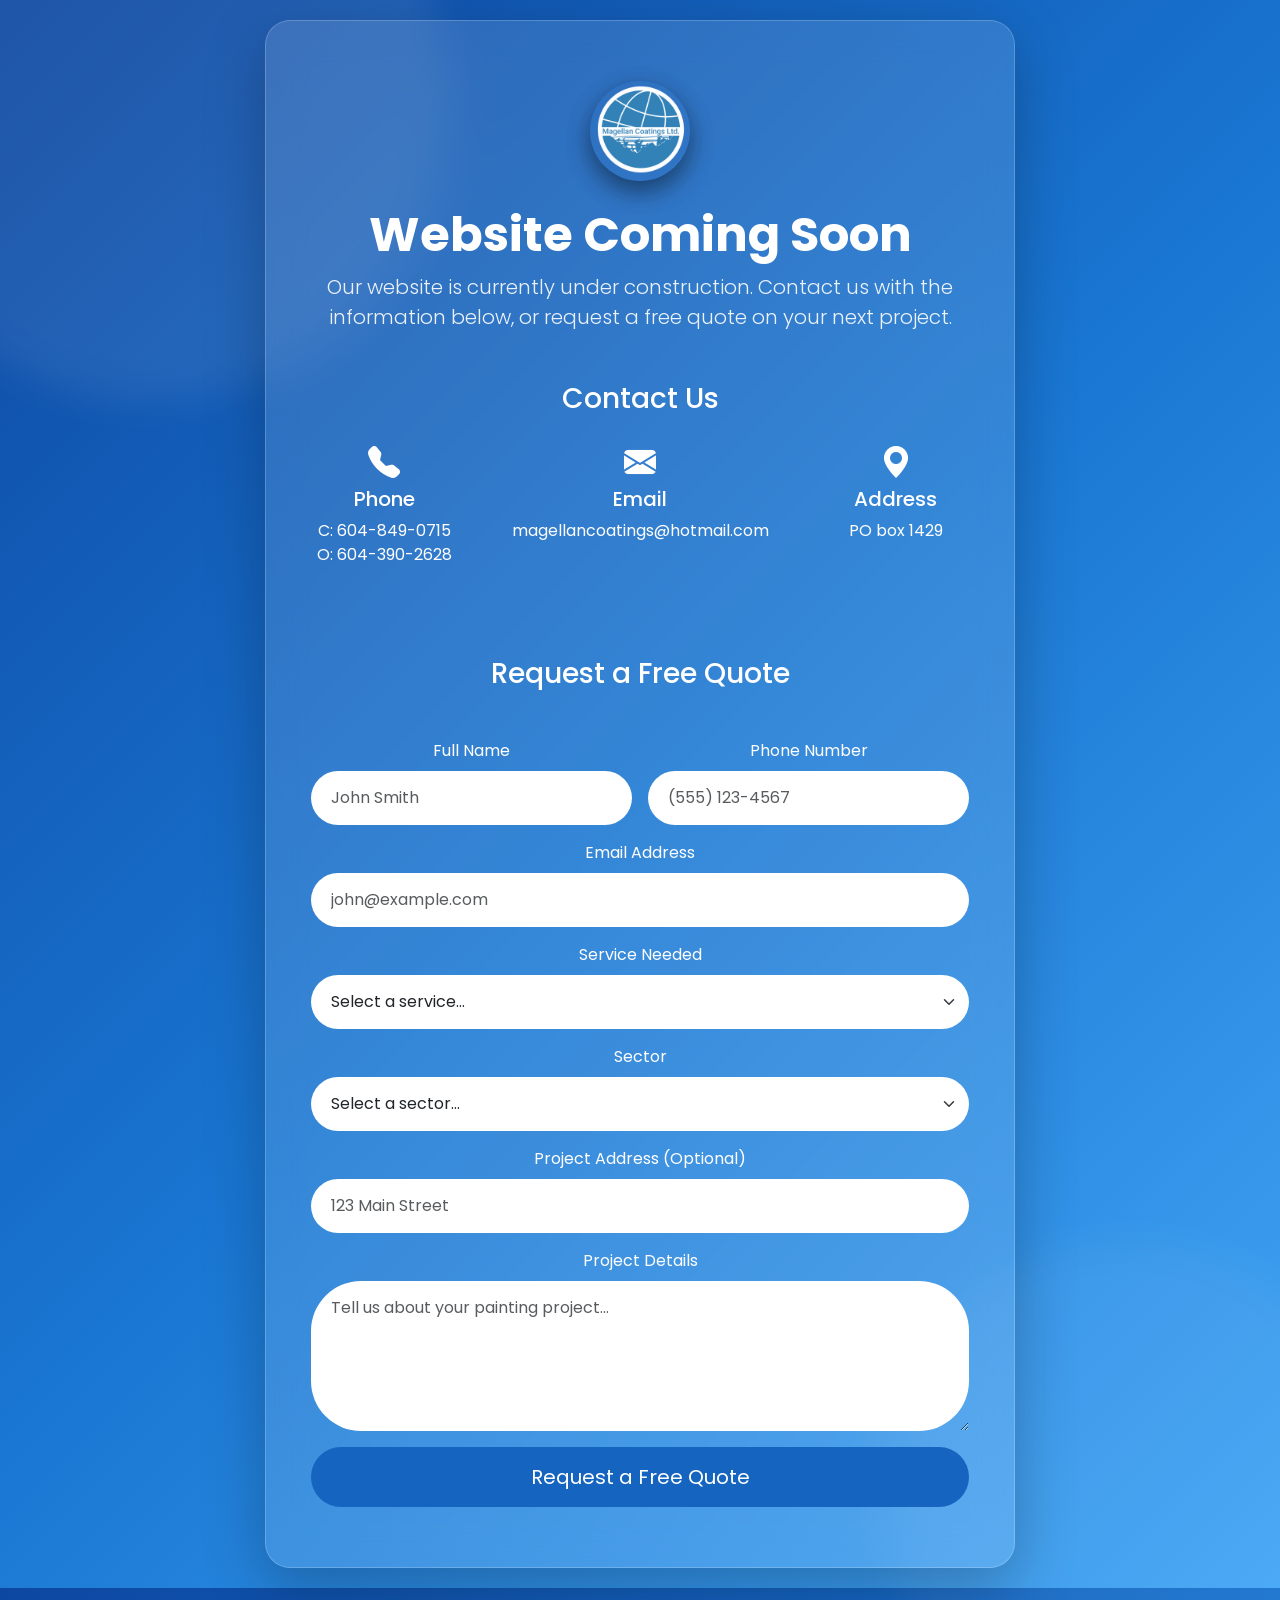
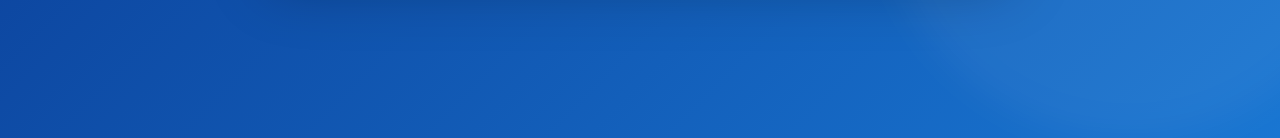
==== comingsoon.html @ 89cb54b8 "styling the pills" ====
<!DOCTYPE html>
<html lang="en">
<head>
    <meta charset="UTF-8">
    <meta name="viewport" content="width=device-width, initial-scale=1.0">
    <title>Coming Soon</title>

    <!-- Bootstrap -->
    <link href="https://cdn.jsdelivr.net/npm/bootstrap@5.3.3/dist/css/bootstrap.min.css" rel="stylesheet">

    <!-- Bootstrap Icons -->
    <link href="https://cdn.jsdelivr.net/npm/bootstrap-icons@1.11.3/font/bootstrap-icons.css" rel="stylesheet">

    <!-- Google Font -->
    <link href="https://fonts.googleapis.com/css2?family=Poppins:wght@300;400;500;600;700&display=swap" rel="stylesheet">

    <!--favicon-->
    <link rel="icon" type="image/x-icon" href="/assets/favico.ico">

    <style>
        html {
            background: linear-gradient(135deg, #0d47a1, #1976d2, #42a5f5);
        }
        body{
            font-family:'Poppins',sans-serif;
            background:transparent;
            display:flex;
            align-items:center;
            justify-content:center;
            color:#fff;
            overflow-x:hidden;
            overflow-y:auto;
            position:relative;
            padding:20px 20px 20px;
        }

        body::before{
            content:'';
            position:absolute;
            width:600px;
            height:600px;
            background:rgba(255,255,255,.08);
            border-radius:50%;
            top:-200px;
            left:-150px;
            filter:blur(20px);
        }

        body::after{
            content:'';
            position:absolute;
            width:500px;
            height:500px;
            background:rgba(255,255,255,.05);
            border-radius:50%;
            bottom:-150px;
            right:-100px;
            filter:blur(20px);
        }

        .coming-card{
            background:rgba(255,255,255,.12);
            backdrop-filter:blur(18px);
            border:1px solid rgba(255,255,255,.2);
            border-radius:25px;
            padding:60px 45px;
            max-width:750px;
            width:100%;
            text-align:center;
            box-shadow:0 20px 60px rgba(0,0,0,.25);
            z-index:5;
        }

        .logo-circle{
            width:100px;
            height:100px;
            margin:auto;
            border-radius:50%;
            display:flex;
            justify-content:center;
            align-items:center;
            margin-bottom:25px;
            box-shadow:0 10px 25px rgba(0,0,0,.25);
        }

        h1{
            font-weight:700;
            font-size:3rem;
        }

        h3{
            margin-top:50px;
        }

        .lead{
            opacity:.9;
            margin-bottom:40px;
        }

        .countdown{
            margin:35px 0;
        }

        .time-box{
            background:rgba(255,255,255,.15);
            border-radius:15px;
            padding:20px 10px;
            margin:10px;
            transition:.3s;
        }

        .time-box:hover{
            transform:translateY(-5px);
            background:rgba(255,255,255,.22);
        }

        .time{
            font-size:2rem;
            font-weight:700;
        }

        .label{
            text-transform:uppercase;
            font-size:.8rem;
            letter-spacing:1px;
            opacity:.8;
        }

        .form-control{
            border-radius:50px;
            border:none;
            padding:15px 20px;
        }

        .btn-primary{
            border-radius:50px;
            padding:15px 30px;
            background:#1565c0;
            border:none;
            transition:.3s;
        }

        .btn-primary:hover{
            background:#0d47a1;
            transform:translateY(-2px);
        }

        .form-control,
        .form-select {
            border-radius: 50px;
            padding: 15px 20px;
            border: none;
        }

        .form-select {
            border-radius: 50px;
            padding: 15px 50px 15px 20px;
        }

        @media(max-width:768px){
            h1{
                font-size:2.2rem;
            }

            .coming-card{
                margin:20px;
                padding:40px 25px;
            }
        }
    </style>
</head>
<body>

<div class="coming-card">

    <div class="logo-circle">
        <img src="assets/img/logos/logo_bordered.png" alt="Magellan Coatings Ltd. logo" class="logo-circle">
    </div>

    <h1>Website Coming Soon</h1>

    <p class="lead">
        Our website is currently under construction.
         Contact us with the information below, or request a free quote on your next project.
    </p>

   <!-- Contact Information -->
<div class="my-5">

    <h3 class="mb-4">Contact Us</h3>

    <div class="row text-center">

        <div class="col-md-3 mb-4">
            <i class="bi bi-telephone-fill fs-2 mb-3"></i>
            <h5>Phone</h5>
            <ul class="list-unstyled">
                <li>C: 604-849-0715</li>
                <li>O: 604-390-2628</li>
            </ul>
        </div>

        <div class="col-md-6 mb-4">
            <i class="bi bi-envelope-fill fs-2 mb-3"></i>
            <h5>Email</h5>
            <p>
                <a href="mailto:magellancoatings@hotmail.com" class="text-white text-decoration-none text-center">
                    magellancoatings@hotmail.com
                </a>
            </p>
        </div>

        <div class="col-md-3 mb-4">
            <i class="bi bi-geo-alt-fill fs-2 mb-3"></i>
            <h5>Address</h5>
            <p>PO box 1429</p>
        </div>

    </div>

    <!-- Quote request form -->
    <h3 class="mb-4">Request a Free Quote</h3>

</div>

    <form action="https://formspree.io/f/mnjeppdp" method="POST" class="row g-3">

    <div class="col-md-6">
        <label class="form-label">Full Name</label>
        <input
            type="text"
            class="form-control"
            name="Name"
            placeholder="John Smith"
            required>
    </div>

    <div class="col-md-6">
        <label class="form-label">Phone Number</label>
        <input
            type="tel"
            class="form-control"
            name="Phone Number"
            placeholder="(555) 123-4567"
            required>
    </div>

    <div class="col-12">
        <label class="form-label">Email Address</label>
        <input
            type="email"
            class="form-control"
            name="Email"
            placeholder="john@example.com"
            required>
    </div>

    <div class="col-12">
        <label class="form-label">Service Needed</label>
        <select class="form-select" name="Service" required>
            <option value="">Select a service...</option>
            <option>Interior and/or Exterior Painting</option>
            <option>Wood Staining</option>
            <option>Floor Epoxy</option>
            <option>Drywall Repair</option>
            <option>Other</option>
        </select>
    </div>

    <div class="col-12">
        <label class="form-label">Sector</label>
        <select class="form-select" name="Sector" required>
            <option value="">Select a sector...</option>
            <option>Residential</option>
            <option>Commercial</option>
            <option>Industrial</option>
        </select>
    </div>

    <div class="col-12">
        <label class="form-label">Project Address (Optional)</label>
        <input
            type="text"
            class="form-control"
            name="Project Address"
            placeholder="123 Main Street">
    </div>

    <div class="col-12">
        <label class="form-label">Project Details</label>
        <textarea
            class="form-control"
            name="Project Details"
            rows="5"
            placeholder="Tell us about your painting project..."
            required></textarea>
    </div>

    <div class="col-12 d-grid">
        <button class="btn btn-primary btn-lg" type="submit">
            Request a Free Quote
        </button>
    </div>

</form>

</body>
</html>
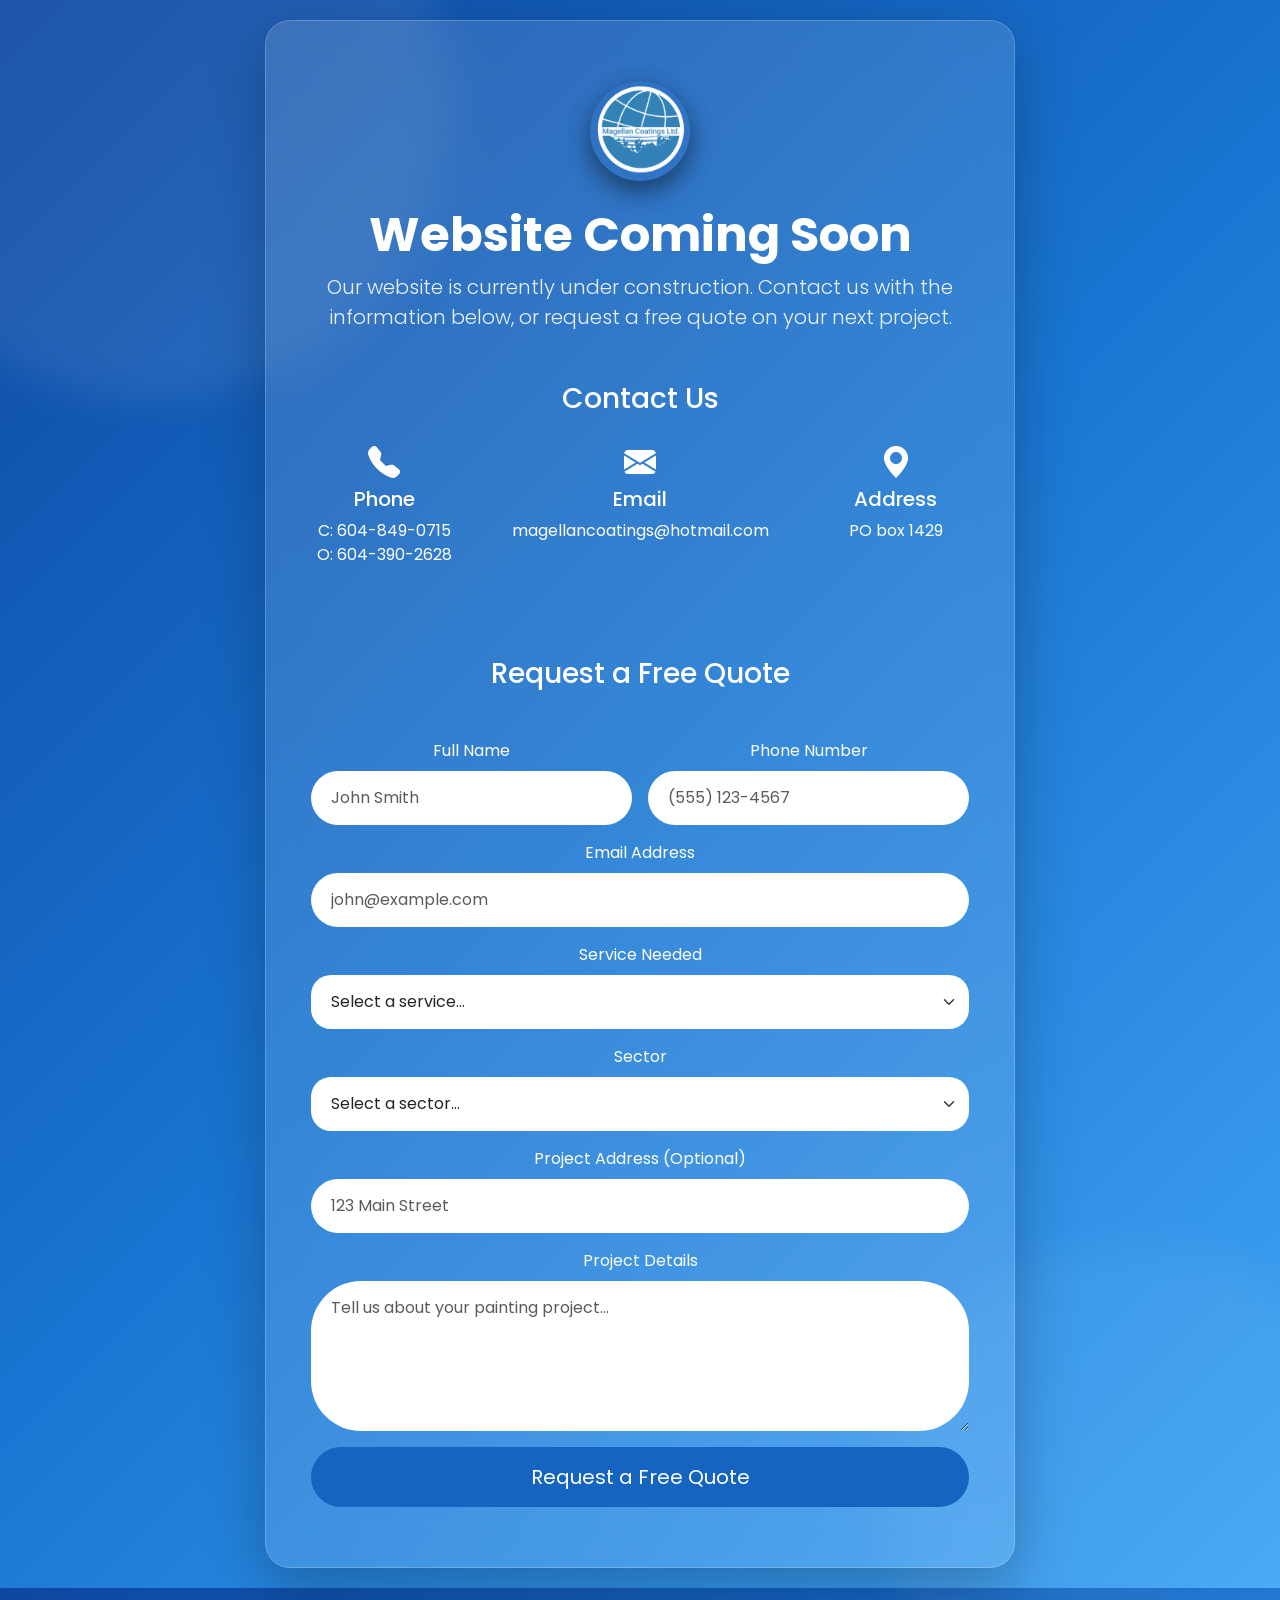
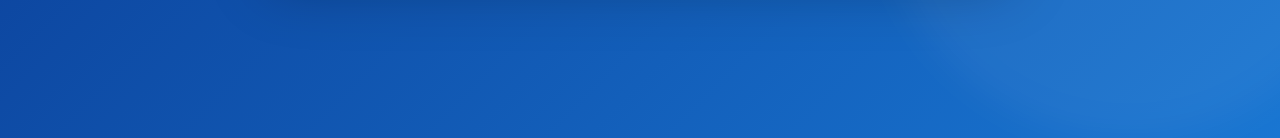
==== commit 3719e2c8: "dd" ====
--- a/comingsoon.html
+++ b/comingsoon.html
@@ -153,8 +153,12 @@
         }
 
         .form-select {
-            border-radius: 50px;
+            border-radius: 20px;
             padding: 15px 50px 15px 20px;
+        }
+
+        #big-guy {
+            border-radius:50px;
         }
 
         @media(max-width:768px){
@@ -290,6 +294,7 @@
         <label class="form-label">Project Details</label>
         <textarea
             class="form-control"
+            id="big-guy"
             name="Project Details"
             rows="5"
             placeholder="Tell us about your painting project..."
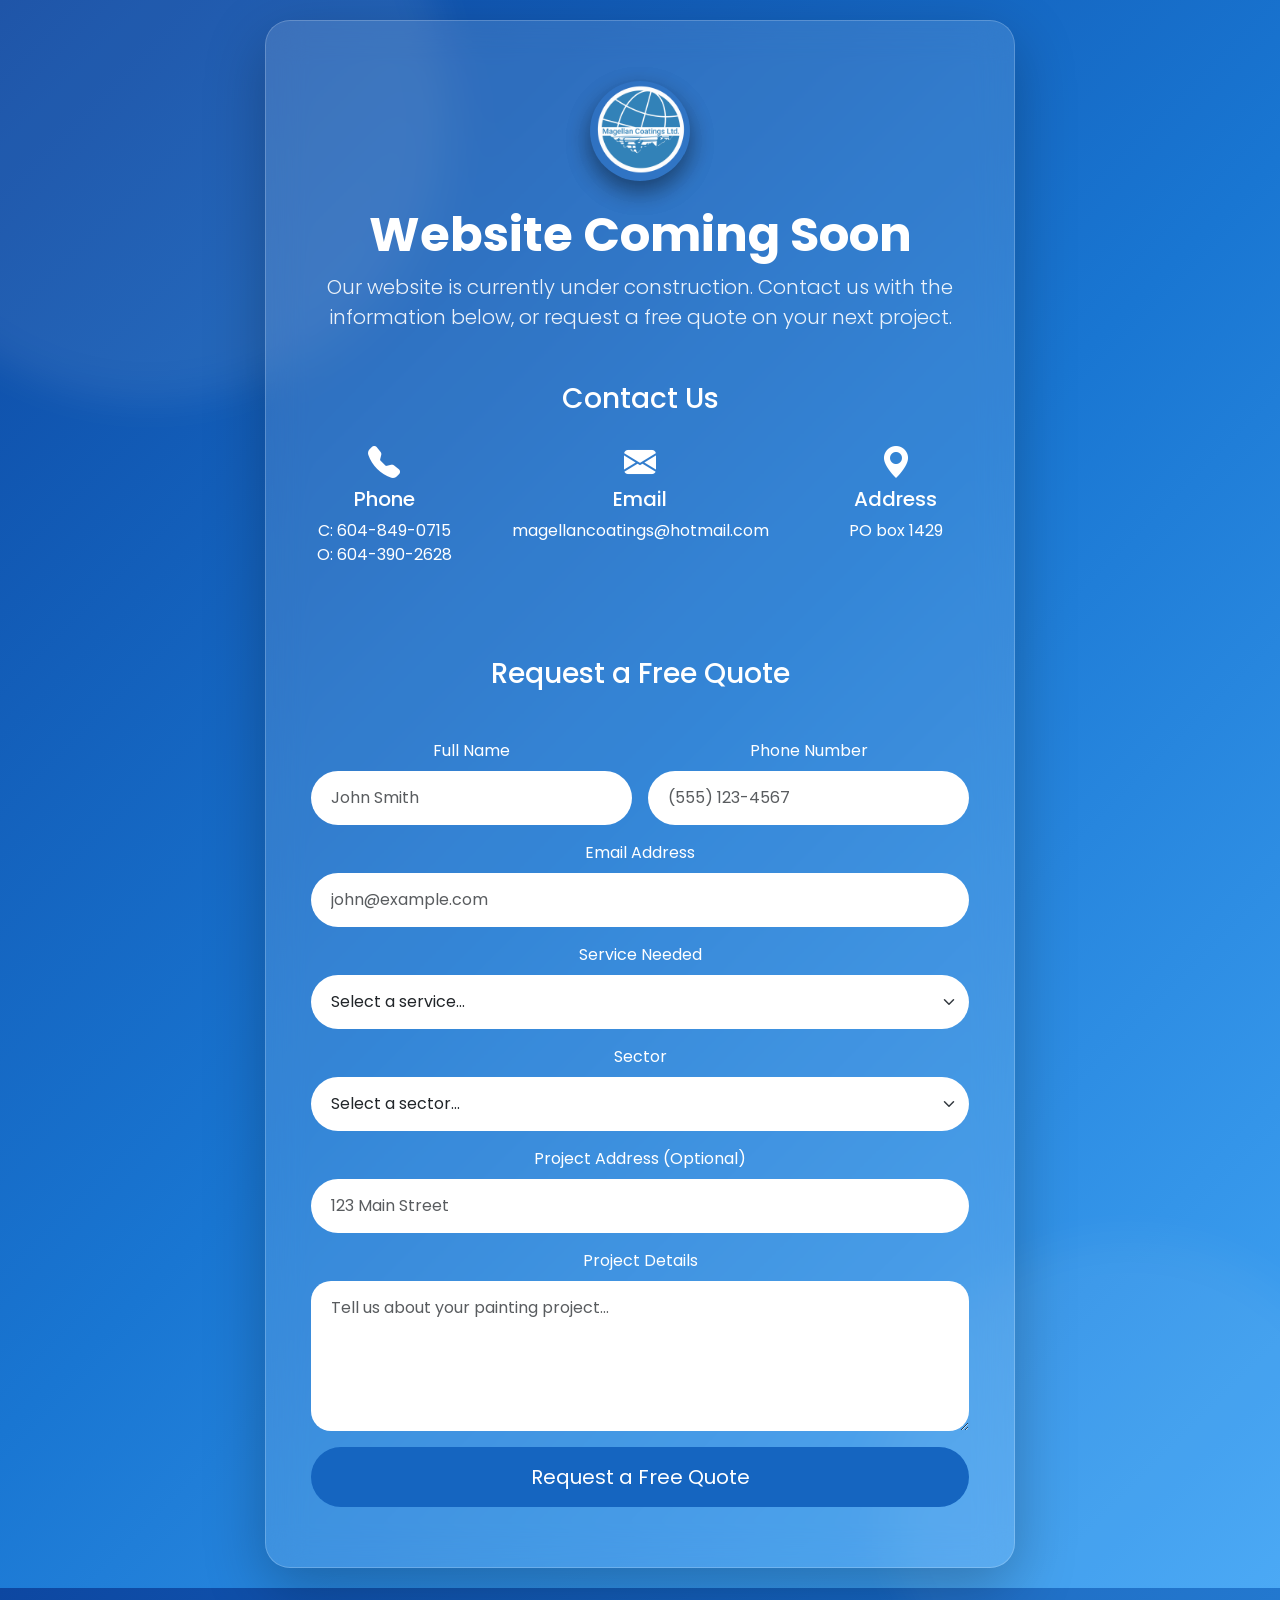
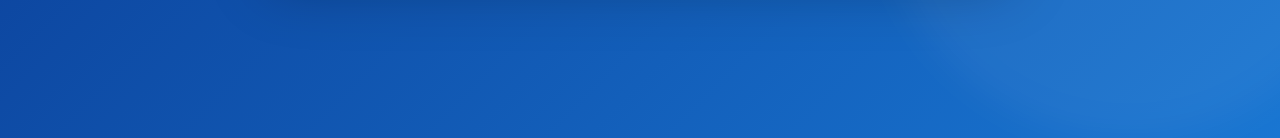
==== commit c2f0e35d: "dd" ====
--- a/comingsoon.html
+++ b/comingsoon.html
@@ -153,12 +153,12 @@
         }
 
         .form-select {
-            border-radius: 20px;
+            border-radius: 50px;
             padding: 15px 50px 15px 20px;
         }
 
         #big-guy {
-            border-radius:50px;
+            border-radius:20px;
         }
 
         @media(max-width:768px){
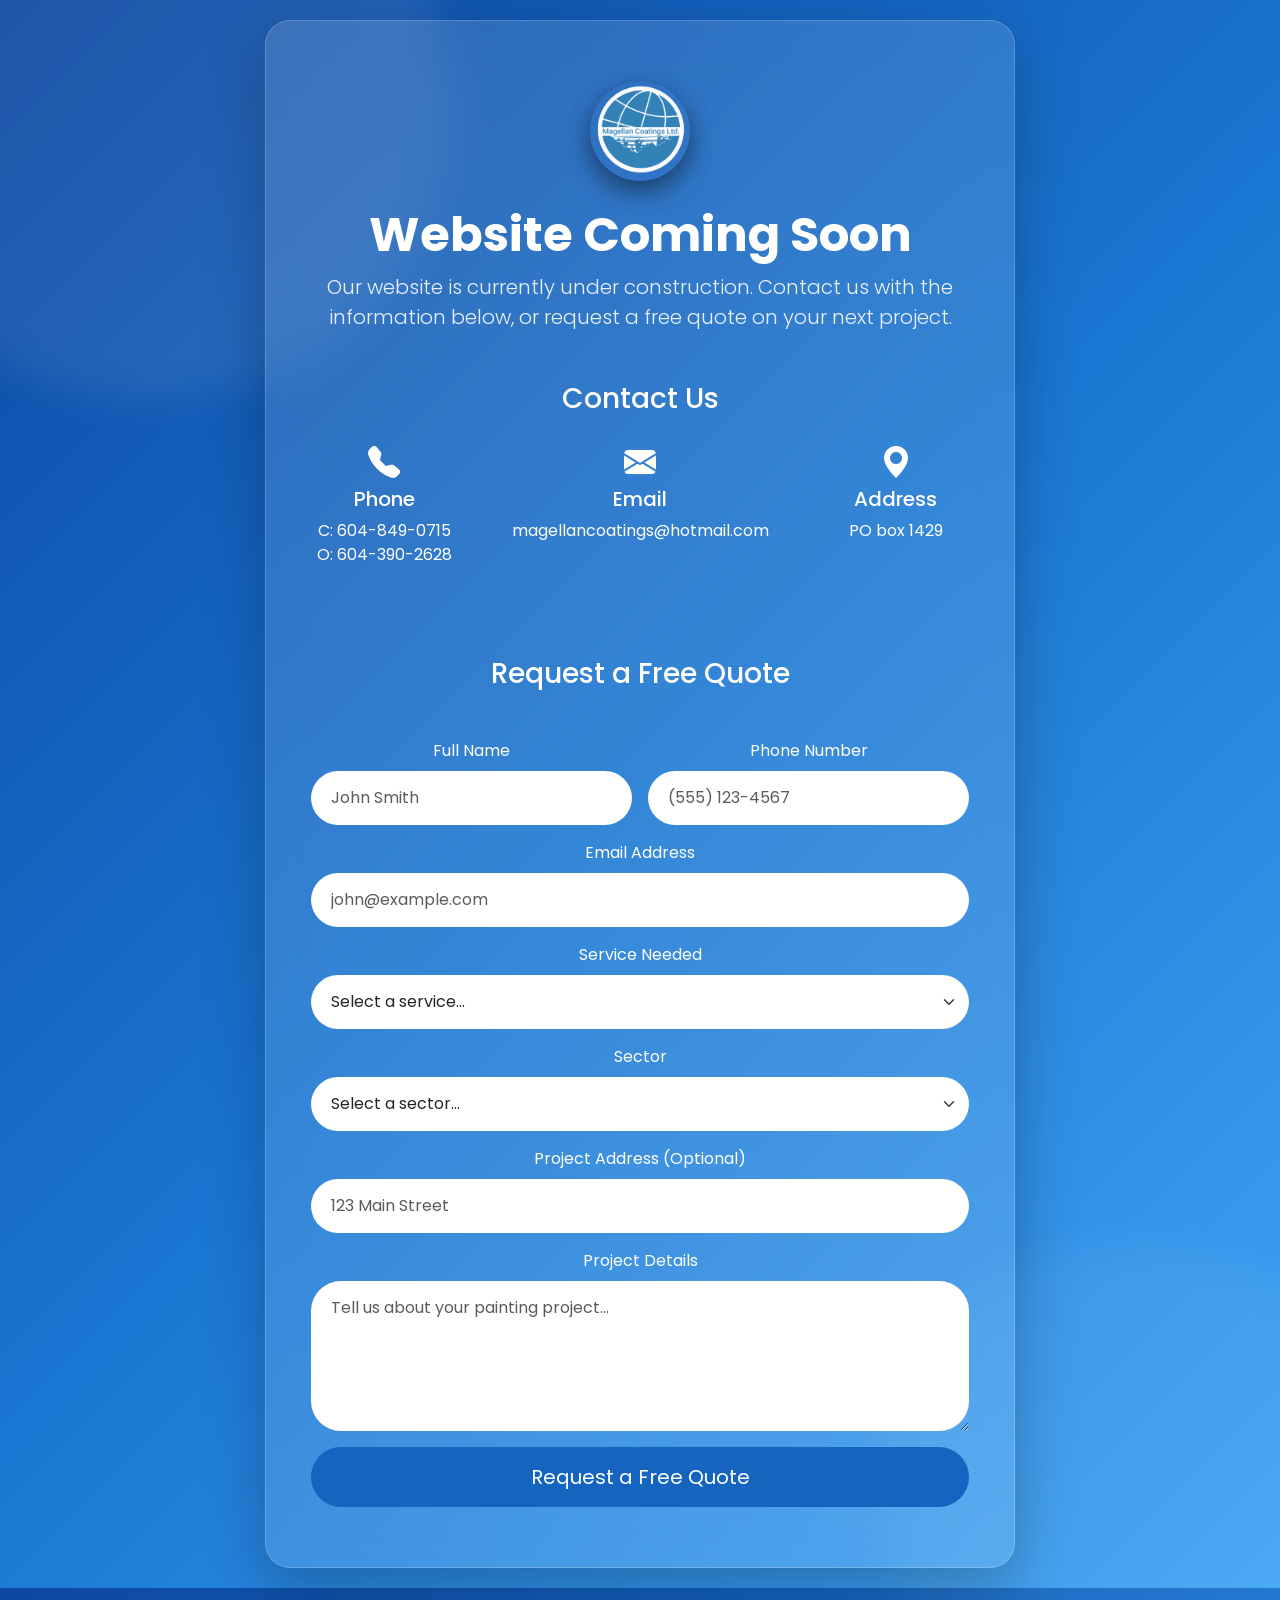
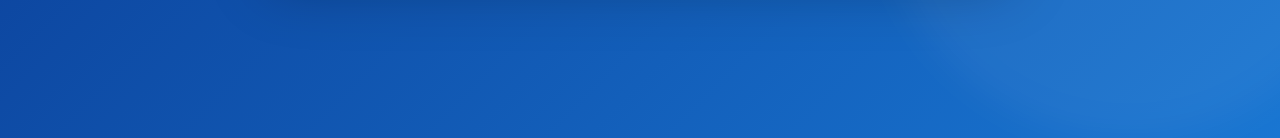
==== commit 375df42a: "dd" ====
--- a/comingsoon.html
+++ b/comingsoon.html
@@ -158,7 +158,7 @@
         }
 
         #big-guy {
-            border-radius:20px;
+            border-radius:30px;
         }
 
         @media(max-width:768px){
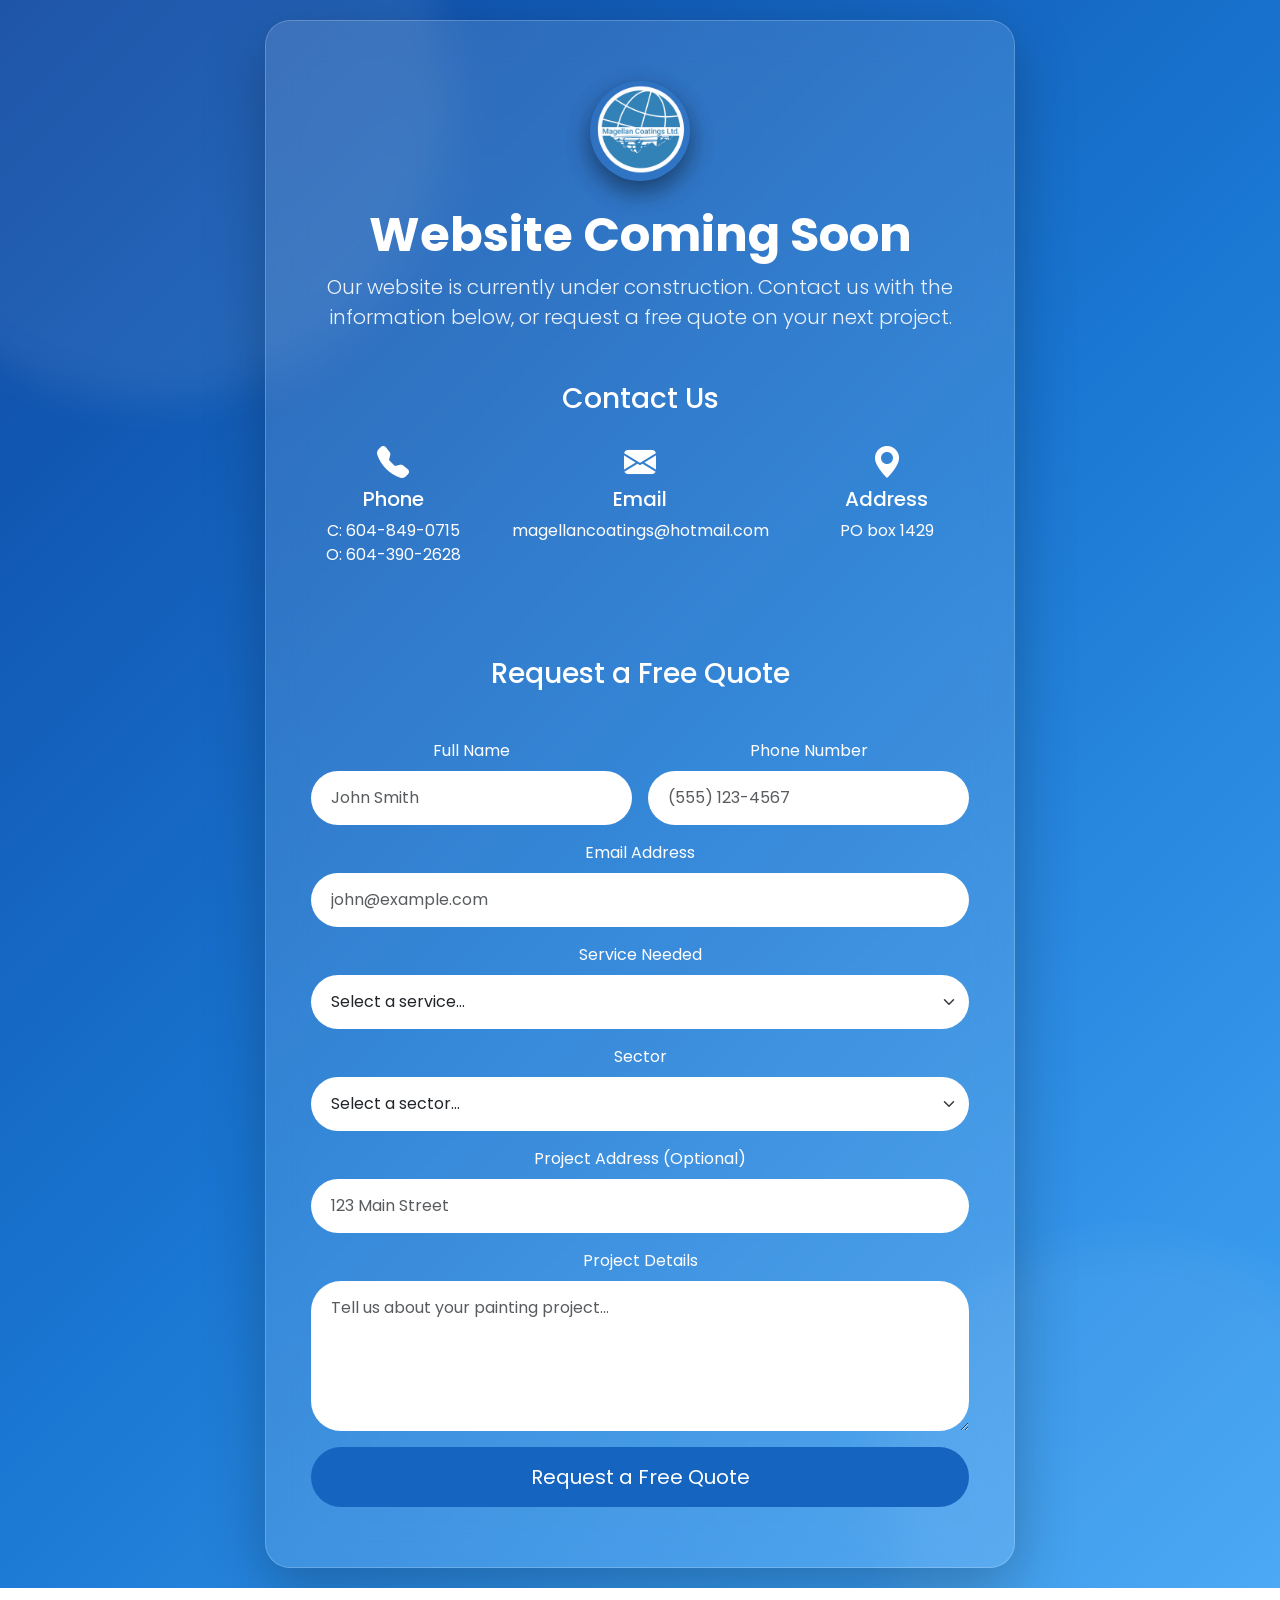
==== commit 6869227f: "fixing overflow" ====
--- a/comingsoon.html
+++ b/comingsoon.html
@@ -20,6 +20,8 @@
     <style>
         html {
             background: linear-gradient(135deg, #0d47a1, #1976d2, #42a5f5);
+            overflow-x:hidden;
+            width:100%;
         }
         body{
             font-family:'Poppins',sans-serif;
@@ -170,6 +172,10 @@
                 margin:20px;
                 padding:40px 25px;
             }
+            body::before,
+            body::after {
+                display: none;
+            }
         }
     </style>
 </head>
@@ -189,9 +195,10 @@
     </p>
 
    <!-- Contact Information -->
-<div class="my-5">
+<div class="my-5 container">
 
     <h3 class="mb-4">Contact Us</h3>
+    
 
     <div class="row text-center">
 
@@ -225,7 +232,7 @@
     <!-- Quote request form -->
     <h3 class="mb-4">Request a Free Quote</h3>
 
-</div>
+</div class="container">
 
     <form action="https://formspree.io/f/mnjeppdp" method="POST" class="row g-3">
 
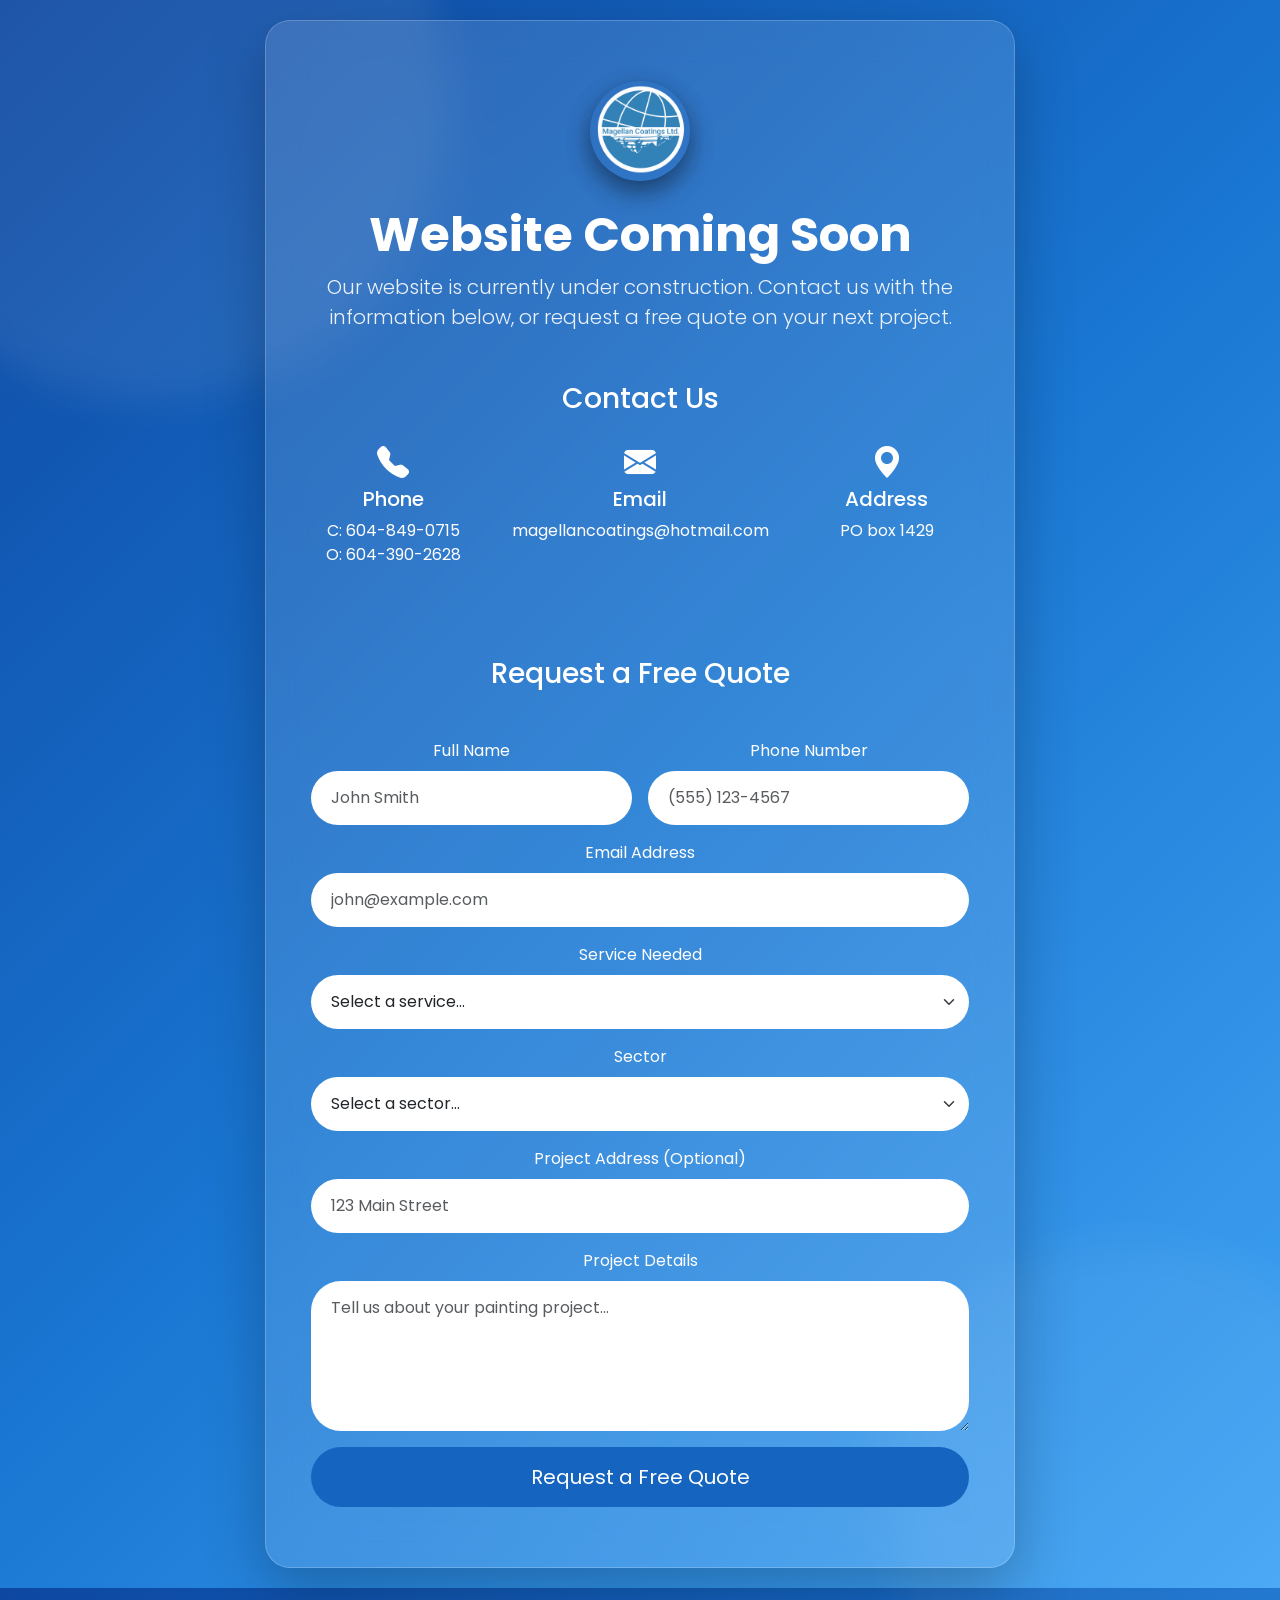
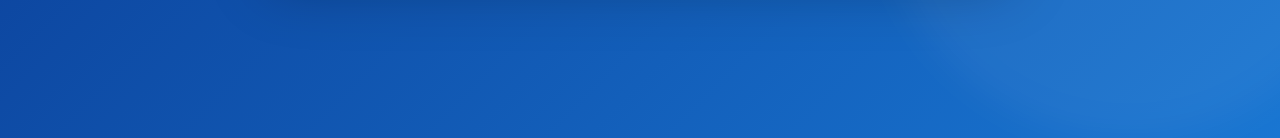
==== commit 45e07666: "fixing scroll bars" ====
--- a/comingsoon.html
+++ b/comingsoon.html
@@ -20,7 +20,6 @@
     <style>
         html {
             background: linear-gradient(135deg, #0d47a1, #1976d2, #42a5f5);
-            overflow-x:hidden;
             width:100%;
         }
         body{
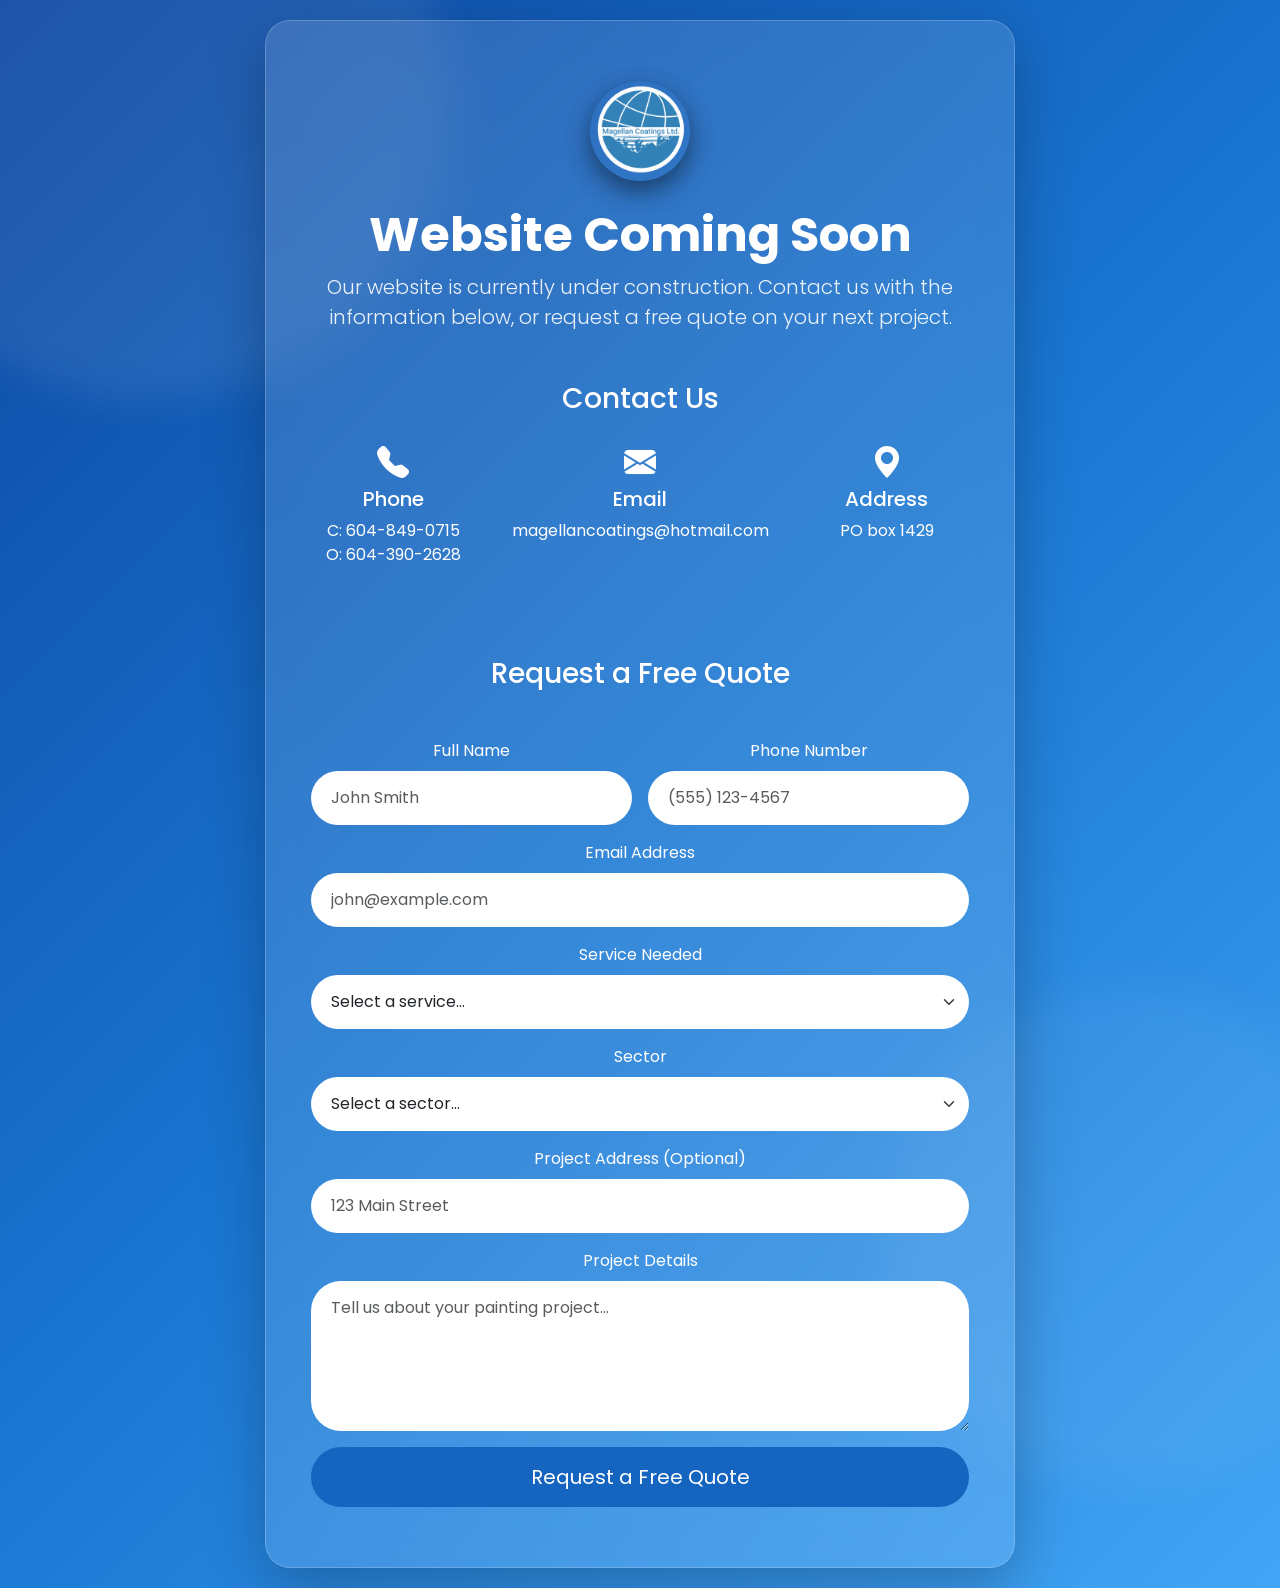
==== commit 356b1ef3: "lala" ====
--- a/comingsoon.html
+++ b/comingsoon.html
@@ -54,7 +54,7 @@
             height:500px;
             background:rgba(255,255,255,.05);
             border-radius:50%;
-            bottom:-150px;
+            bottom:100px;
             right:-100px;
             filter:blur(20px);
         }
